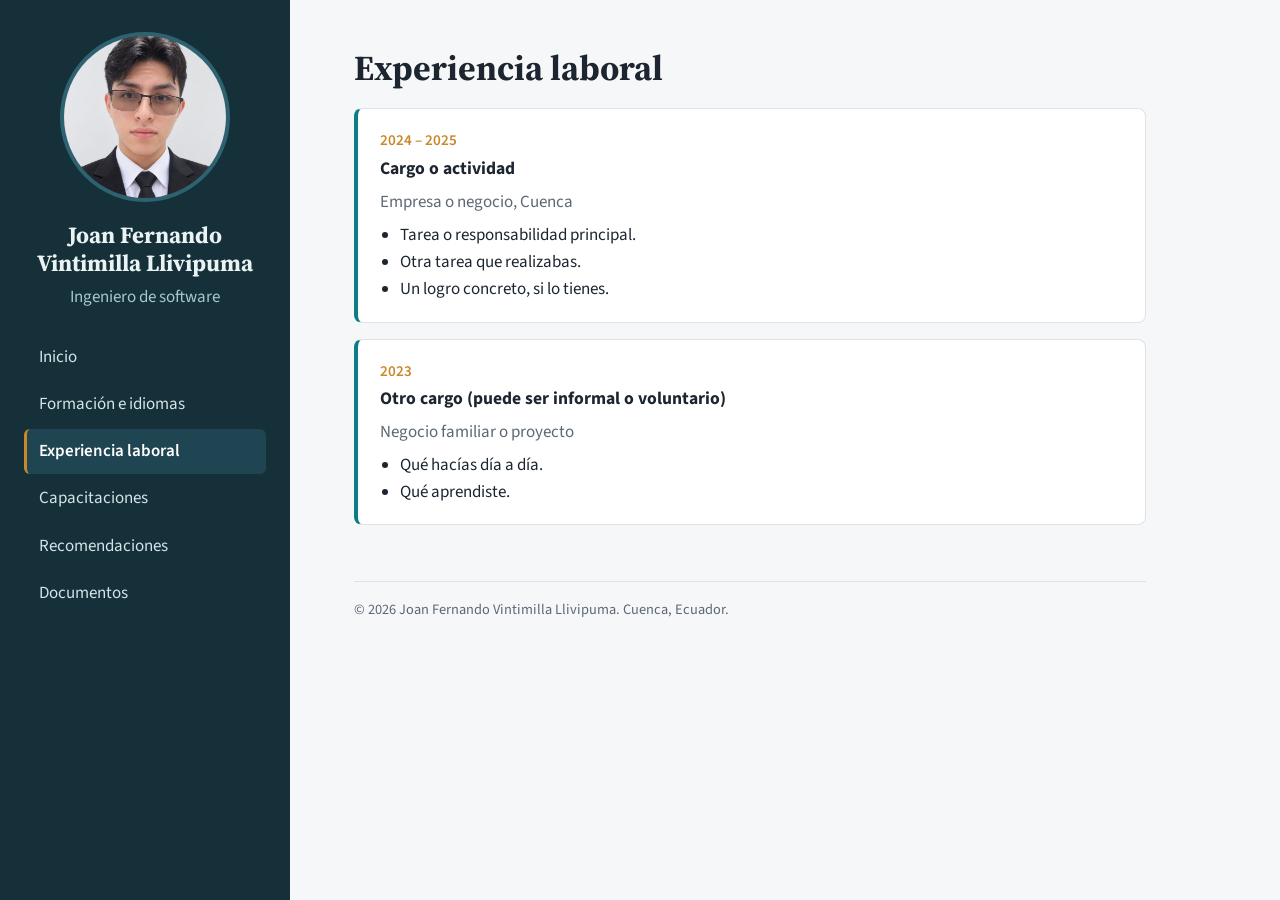
==== experiencia/index.html @ 802dfd8c "Primera versión de mi hoja de vida" ====
<!DOCTYPE html>
<html lang="es"><head><meta charset="utf-8">
<meta name="viewport" content="width=device-width, initial-scale=1">
<title>Experiencia laboral | Joan Fernando Vintimilla Llivipuma</title>
<meta name="description" content="Hoja de vida de Joan Fernando Vintimilla Llivipuma">
<link rel="preconnect" href="https://fonts.googleapis.com"><link rel="preconnect" href="https://fonts.gstatic.com" crossorigin>
<link href="https://fonts.googleapis.com/css2?family=Source+Sans+3:wght@400;600&family=Source+Serif+4:wght@500;700&display=swap" rel="stylesheet">
<link rel="stylesheet" href="../assets/css/style.css"></head>
<body>
<aside class="side">
 <div class="photo"><img src="../assets/img/portada.jpg" alt="Foto de portada" onerror="this.remove()"><span>Foto</span></div>
 <h1 class="name">Joan Fernando Vintimilla Llivipuma</h1><p class="role">Ingeniero de software</p>
 <nav aria-label="Secciones"><a href="../index.html">Inicio</a><a href="../formacion/index.html">Formación e idiomas</a><a href="../experiencia/index.html" aria-current="page">Experiencia laboral</a><a href="../capacitaciones/index.html">Capacitaciones</a><a href="../recomendaciones/index.html">Recomendaciones</a><a href="../documentos/index.html">Documentos</a></nav>
</aside>
<main><h2>Experiencia laboral</h2>

<article class="item"><time>2024 – 2025</time><h4>Cargo o actividad</h4><p class="org">Empresa o negocio, Cuenca</p>
<ul><li>Tarea o responsabilidad principal.</li><li>Otra tarea que realizabas.</li><li>Un logro concreto, si lo tienes.</li></ul></article>
<article class="item"><time>2023</time><h4>Otro cargo (puede ser informal o voluntario)</h4><p class="org">Negocio familiar o proyecto</p>
<ul><li>Qué hacías día a día.</li><li>Qué aprendiste.</li></ul></article>
<footer>© 2026 Joan Fernando Vintimilla Llivipuma. Cuenca, Ecuador.</footer></main>
</body></html>
---- assets/css/style.css ----
:root{--bg:#f6f7f9;--card:#fff;--ink:#1c2530;--mute:#5d6875;--line:#dfe3e8;--side:#16303a;--acc:#0e7c86;--acc2:#c8892b}
@media(prefers-color-scheme:dark){:root{--bg:#10171c;--card:#182229;--ink:#e8edf1;--mute:#9aa7b2;--line:#2a3640;--acc:#4cc0c9}}
*{box-sizing:border-box}html{scroll-behavior:smooth}
body{margin:0;font:17px/1.6 "Source Sans 3",system-ui,sans-serif;color:var(--ink);background:var(--bg);display:grid;grid-template-columns:290px 1fr;min-height:100vh}
.side{background:var(--side);color:#eaf2f4;padding:32px 24px;position:sticky;top:0;height:100vh;overflow:auto}
.photo{width:170px;height:170px;border-radius:50%;margin:0 auto 20px;background:#26485a;position:relative;overflow:hidden;border:4px solid #2f6270;display:grid;place-items:center;color:#8fb3be}
.photo img{position:absolute;inset:0;width:100%;height:100%;object-fit:cover}
.name{font:700 1.45rem/1.2 "Source Serif 4",Georgia,serif;text-align:center;margin:0}
.role{text-align:center;color:#a9c6cd;margin:6px 0 24px}
nav{display:flex;flex-direction:column;gap:2px}
nav a{color:#d3e4e8;text-decoration:none;padding:9px 12px;border-radius:6px;border-left:3px solid transparent}
nav a:hover{background:#1f4452}
nav a[aria-current]{background:#1f4452;border-left-color:var(--acc2);color:#fff;font-weight:600}
main{padding:48px clamp(20px,5vw,72px);max-width:920px;width:100%}
h2{font:700 2.2rem/1.15 "Source Serif 4",Georgia,serif;margin:0 0 20px}
h3{font:700 1.3rem "Source Serif 4",Georgia,serif;margin:36px 0 12px;padding-bottom:6px;border-bottom:2px solid var(--acc)}
h4{margin:0 0 4px;font-size:1.1rem}
a{color:var(--acc)}
.lead{font-size:1.15rem;color:var(--mute);max-width:65ch}
.data{display:grid;grid-template-columns:130px 1fr;gap:10px 16px;background:var(--card);border:1px solid var(--line);border-radius:10px;padding:20px 24px;margin:0}
.data dt{font-weight:600;color:var(--mute)}.data dd{margin:0}
.tags{list-style:none;padding:0;display:flex;flex-wrap:wrap;gap:8px}
.tags li{background:var(--card);border:1px solid var(--line);border-radius:999px;padding:4px 14px;font-size:.95rem}
.btn{display:inline-block;background:var(--acc);color:#fff;text-decoration:none;padding:11px 22px;border-radius:8px;font-weight:600}
.btn:hover{filter:brightness(1.1)}
.item{background:var(--card);border:1px solid var(--line);border-left:4px solid var(--acc);border-radius:8px;padding:18px 22px;margin:0 0 16px}
.item time{color:var(--acc2);font-weight:600;font-size:.95rem}
.item p,.item ul{margin:6px 0 0}.item ul{padding-left:20px}
.org{color:var(--mute);margin:0 0 6px}
.note{color:var(--mute);font-size:.9rem}
.bar{height:10px;background:var(--line);border-radius:6px;overflow:hidden;margin-top:12px}.bar i{display:block;height:100%;background:var(--acc)}
.cert{margin:0 0 32px}
.embed{position:relative;width:100%;background:var(--card);border:1px dashed var(--line);border-radius:8px;overflow:hidden}
.embed p{padding:40px 20px;text-align:center;color:var(--mute);margin:0}
.embed iframe{width:100%;border:0}
.drive{height:0;padding-top:130%;border-style:solid}.drive iframe{position:absolute;inset:0;height:100%}
blockquote{margin:0 0 20px;background:var(--card);border:1px solid var(--line);border-radius:10px;padding:22px 26px}
blockquote p{margin:0 0 12px;font:500 1.15rem/1.6 "Source Serif 4",Georgia,serif}
blockquote footer{color:var(--mute);font-size:.95rem}
main>footer{margin-top:56px;padding-top:16px;border-top:1px solid var(--line);color:var(--mute);font-size:.9rem}
a:focus-visible{outline:3px solid var(--acc2);outline-offset:2px}
@media(max-width:820px){body{grid-template-columns:1fr}.side{position:static;height:auto;padding:24px 16px}
.photo{width:120px;height:120px}nav{flex-direction:row;flex-wrap:wrap;justify-content:center}nav a{border-left:0;padding:6px 10px;font-size:.95rem}
.data{grid-template-columns:1fr;gap:2px}.data dd{margin-bottom:10px}h2{font-size:1.8rem}}
@media(prefers-reduced-motion:reduce){html{scroll-behavior:auto}}
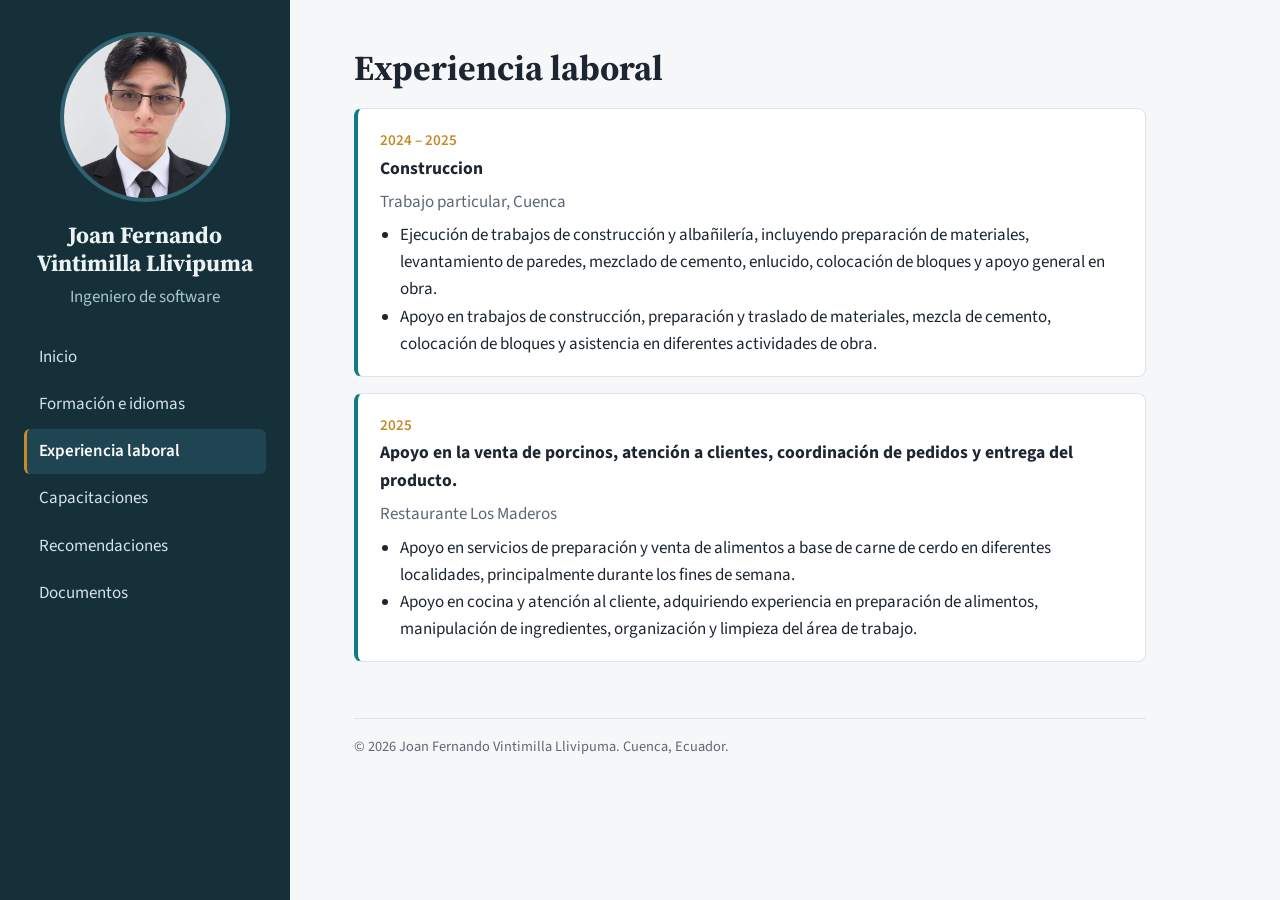
==== commit acda9b6c: "actualizacion" ====
--- a/experiencia/index.html
+++ b/experiencia/index.html
@@ -14,9 +14,9 @@
 </aside>
 <main><h2>Experiencia laboral</h2>
 
-<article class="item"><time>2024 – 2025</time><h4>Cargo o actividad</h4><p class="org">Empresa o negocio, Cuenca</p>
-<ul><li>Tarea o responsabilidad principal.</li><li>Otra tarea que realizabas.</li><li>Un logro concreto, si lo tienes.</li></ul></article>
-<article class="item"><time>2023</time><h4>Otro cargo (puede ser informal o voluntario)</h4><p class="org">Negocio familiar o proyecto</p>
-<ul><li>Qué hacías día a día.</li><li>Qué aprendiste.</li></ul></article>
+<article class="item"><time>2024 – 2025</time><h4>Construccion</h4><p class="org">Trabajo particular, Cuenca</p>
+<ul><li>Ejecución de trabajos de construcción y albañilería, incluyendo preparación de materiales, levantamiento de paredes, mezclado de cemento, enlucido, colocación de bloques y apoyo general en obra.</li><li>Apoyo en trabajos de construcción, preparación y traslado de materiales, mezcla de cemento, colocación de bloques y asistencia en diferentes actividades de obra.</li></ul></article>
+<article class="item"><time>2025</time><h4>Apoyo en la venta de porcinos, atención a clientes, coordinación de pedidos y entrega del producto.</h4><p class="org">Restaurante Los Maderos</p>
+<ul><li>Apoyo en servicios de preparación y venta de alimentos a base de carne de cerdo en diferentes localidades, principalmente durante los fines de semana.</li><li>Apoyo en cocina y atención al cliente, adquiriendo experiencia en preparación de alimentos, manipulación de ingredientes, organización y limpieza del área de trabajo.</li></ul></article>
 <footer>© 2026 Joan Fernando Vintimilla Llivipuma. Cuenca, Ecuador.</footer></main>
 </body></html>
